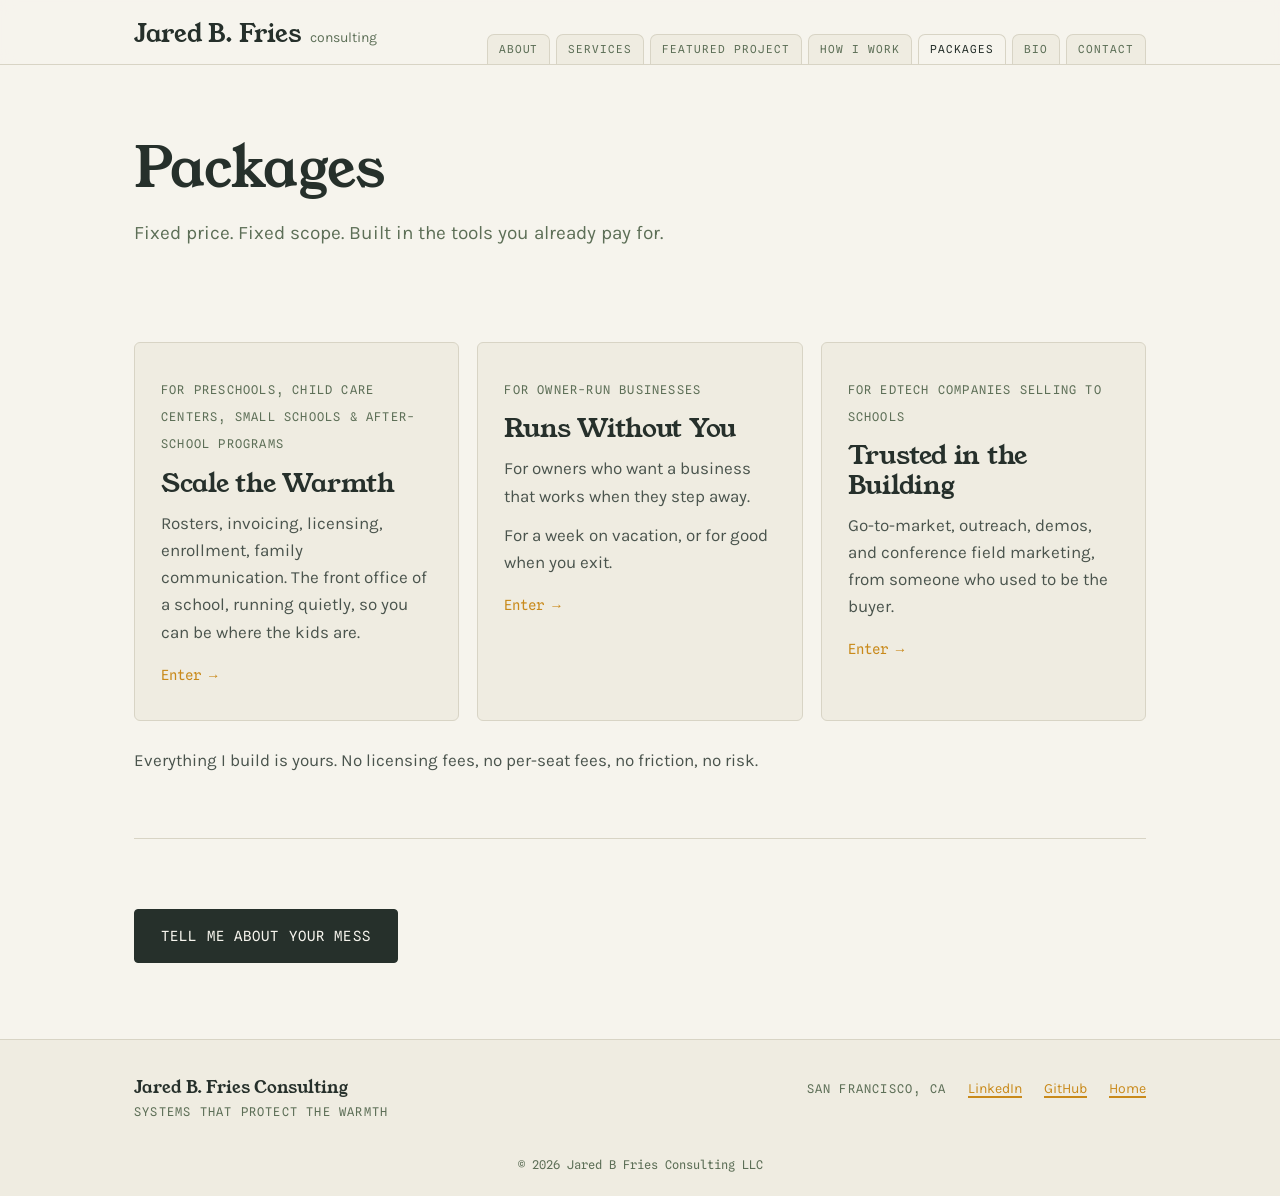
==== packages/index.html @ df5093fd "Add edtech door: Trusted in the Building retainers page; weave growth lens into services, bio, packa" ====
<!DOCTYPE html>
<html lang="en">
<head>
<meta charset="UTF-8">
<meta name="viewport" content="width=device-width, initial-scale=1.0">
<title>Packages | Jared B. Fries Consulting</title>
<meta name="description" content="Fixed-price operations systems for schools and owner-run businesses, built in the tools you already pay for.">
<meta property="og:title" content="Packages | Jared B. Fries Consulting">
<meta property="og:description" content="Fixed-price operations systems for schools and owner-run businesses, built in the tools you already pay for.">
<meta property="og:type" content="website">
<meta property="og:url" content="https://jaredbfries.com/packages">
<meta property="og:site_name" content="Jared B. Fries Consulting">
<meta property="og:image" content="https://jaredbfries.com/og.png">
<meta name="twitter:card" content="summary_large_image">
<link rel="canonical" href="https://jaredbfries.com/packages">
<link rel="icon" href="/favicon.svg" type="image/svg+xml">
<link rel="icon" href="/favicon-32.png" type="image/png" sizes="32x32">
<link rel="apple-touch-icon" href="/apple-touch-icon.png">
<link rel="preconnect" href="https://fonts.googleapis.com">
<link rel="preconnect" href="https://fonts.gstatic.com" crossorigin>
<link href="https://fonts.googleapis.com/css2?family=Young+Serif&family=Karla:ital,wght@0,400;0,500;0,700;1,400&family=Spline+Sans+Mono:wght@400;500&display=swap" rel="stylesheet">
<link rel="stylesheet" href="/styles.css">
</head>
<body>

<header>
  <div class="nav">
    <a class="brand" href="/">Jared B. Fries<span>consulting</span></a>
    <button class="menu-btn" type="button" aria-label="Open menu" aria-expanded="false" aria-controls="sitenav"><span></span><span></span><span></span></button>
    <nav class="tabnav" id="sitenav" aria-label="Sections">
      <a href="/#about">About</a>
      <a href="/#services">Services</a>
      <a href="/#featured">Featured Project</a>
      <a href="/#process">How I Work</a>
      <a href="/#packages" class="active">Packages</a>
      <a href="/#bio">Bio</a>
      <a href="/#contact">Contact</a>
    </nav>
  </div>
</header>

<main>
  <div class="wrap">

    <div class="page-hero">
      <h1>Packages</h1>
      <p class="sub">Fixed price. Fixed scope. Built in the tools you already pay for.</p>
    </div>

    <section class="band">
      <div class="door-grid three">
        <a class="door" href="/packages/education">
          <span class="eyebrow">For preschools, child care centers, small schools &amp; after-school programs</span>
          <h2>Scale the Warmth</h2>
          <p>Rosters, invoicing, licensing, enrollment, family communication. The front office of a school, running quietly, so you can be where the kids are.</p>
          <span class="arrow">Enter →</span>
        </a>
        <a class="door" href="/packages/small-business">
          <span class="eyebrow">For owner-run businesses</span>
          <h2>Runs Without You</h2>
          <p>For owners who want a business that works when they step away.</p>
          <p>For a week on vacation, or for good when you exit.</p>
          <span class="arrow">Enter →</span>
        </a>
        <a class="door" href="/packages/edtech">
          <span class="eyebrow">For edtech companies selling to schools</span>
          <h2>Trusted in the Building</h2>
          <p>Go-to-market, outreach, demos, and conference field marketing, from someone who used to be the buyer.</p>
          <span class="arrow">Enter →</span>
        </a>
      </div>
      <p class="pkg-foot">Everything I build is yours. No licensing fees, no per-seat fees, no friction, no risk.</p>
      <div class="cta-block">
        <a class="cta" href="/#contact">Tell me about your mess</a>
      </div>
    </section>

  </div>
</main>

<footer>
  <div class="foot">
    <div>
      <div class="fb">Jared B. Fries Consulting</div>
      <div class="tag">Systems that protect the warmth</div>
    </div>
    <nav>
      <span class="tag">San Francisco, CA</span>
      <a href="https://www.linkedin.com/in/jaredbfries/">LinkedIn</a>
      <a href="https://github.com/radjrad">GitHub</a>
      <a href="/">Home</a>
    </nav>
  </div>
  <div style="text-align:center;padding:0 24px 22px;font-family:'Spline Sans Mono',monospace;font-size:12px;color:var(--sage)">© 2026 Jared B Fries Consulting LLC</div>
</footer>

<script>
  const io=new IntersectionObserver(es=>es.forEach(e=>{if(e.isIntersecting){e.target.classList.add('in');io.unobserve(e.target)}}),{threshold:.12});
  document.querySelectorAll('.reveal').forEach(el=>io.observe(el));
  document.querySelectorAll('.reveal').forEach(el=>{if(el.getBoundingClientRect().top<innerHeight)el.classList.add('in')});

  // mobile menu
  const menuBtn=document.querySelector('.menu-btn'),siteNav=document.getElementById('sitenav');
  if(menuBtn&&siteNav){
    const setOpen=o=>{document.body.classList.toggle('nav-open',o);menuBtn.setAttribute('aria-expanded',o);menuBtn.setAttribute('aria-label',o?'Close menu':'Open menu')};
    menuBtn.addEventListener('click',()=>setOpen(!document.body.classList.contains('nav-open')));
    siteNav.addEventListener('click',e=>{if(e.target.closest('a'))setOpen(false)});
    addEventListener('keydown',e=>{if(e.key==='Escape')setOpen(false)});
  }
</script>
</body>
</html>
---- styles.css ----
:root{
    --ink:#26302b;          /* deep green-black: text */
    --ground:#f6f4ed;       /* warm paper */
    --panel:#efece1;        /* slightly deeper paper for panels */
    --rule:#d8d4c5;         /* ledger rule lines */
    --marigold:#c98a1b;     /* accent: highlights, links */
    --sage:#5d6f57;         /* secondary: labels, quiet accents */
    --max:1060px;
  }
  *{box-sizing:border-box;margin:0;padding:0}
  html{scroll-behavior:smooth}
  @media (prefers-reduced-motion:reduce){
    html{scroll-behavior:auto}
    .reveal{opacity:1 !important;transform:none !important;transition:none !important}
  }
  body{
    font-family:'Karla',sans-serif;
    background:var(--ground);
    color:var(--ink);
    line-height:1.6;
    font-size:17px;
  }
  .wrap{max-width:var(--max);margin:0 auto;padding:0 24px}
  a{color:var(--marigold);text-decoration-thickness:1.5px;text-underline-offset:3px}
  a:hover{color:var(--ink)}
  :focus-visible{outline:3px solid var(--marigold);outline-offset:3px;border-radius:2px}

  /* filing-tab section labels — the site's organizing motif.
     Each tab sits on top of its own rule line, like a manila folder tab. */
  .tabrow{border-bottom:1px solid var(--rule)}
  .tab{
    display:inline-block;
    font-family:'Spline Sans Mono',monospace;
    font-size:12.5px;letter-spacing:.14em;text-transform:uppercase;
    color:var(--sage);
    border:1px solid var(--rule);
    border-bottom:none;
    background:var(--panel);
    padding:8px 18px 6px;
    border-radius:8px 8px 0 0;
    position:relative;top:1px;
  }
  section[id]{scroll-margin-top:110px}

  h1,h2{font-family:'Young Serif',serif;font-weight:400;line-height:1.12;letter-spacing:-0.01em}

  /* header */
  header{position:sticky;top:0;background:color-mix(in srgb,var(--ground) 92%,transparent);backdrop-filter:blur(8px);border-bottom:1px solid var(--rule);z-index:10}
  .nav{display:flex;align-items:flex-end;justify-content:space-between;gap:16px;flex-wrap:wrap;padding:14px 24px 0;max-width:var(--max);margin:0 auto}
  .brand{font-family:'Young Serif',serif;font-size:25px;color:var(--ink);text-decoration:none;padding-bottom:10px}
  .brand-name{font-family:'Young Serif',serif;font-size:1.12em;color:var(--ink)}
  .brand span{font-family:'Karla',sans-serif;font-size:14px;color:var(--sage);margin-left:8px}
  /* header tab selector — small folder tabs sitting on the header's bottom edge */
  .tabnav{display:flex;gap:6px;flex-wrap:wrap;justify-content:flex-end}
  .tabnav a{
    font-family:'Spline Sans Mono',monospace;font-size:11px;letter-spacing:.09em;text-transform:uppercase;
    color:var(--sage);text-decoration:none;white-space:nowrap;
    border:1px solid var(--rule);border-bottom:none;border-radius:7px 7px 0 0;
    background:var(--panel);padding:6px 11px 5px;
  }
  .tabnav a:hover{color:var(--ink)}
  .tabnav a.active{background:var(--ground);color:var(--ink)}

  /* hero */
  .hero{padding:88px 0 72px}
  .hero .kicker{font-family:'Spline Sans Mono',monospace;font-size:13px;letter-spacing:.14em;text-transform:uppercase;color:var(--sage);margin-bottom:22px}
  .hero h1{font-size:clamp(34px,4.4vw,54px);max-width:none}
  .hero h1 .hl{position:relative;white-space:nowrap}
  .hero h1 .hl svg{position:absolute;left:0;bottom:-0.12em;width:100%;height:.28em;overflow:visible}
  .hero h1 .hl path{fill:none;stroke:var(--marigold);stroke-width:5;stroke-linecap:round}
  .hero p.lede{margin-top:26px;font-size:19px;max-width:56ch}
  .cta{
    display:inline-block;margin-top:34px;
    font-family:'Spline Sans Mono',monospace;font-size:14px;letter-spacing:.08em;text-transform:uppercase;
    color:var(--ground);background:var(--ink);text-decoration:none;
    padding:15px 26px;border-radius:4px;border:1.5px solid var(--ink);
  }
  .cta:hover{background:var(--marigold);border-color:var(--marigold);color:var(--ink)}
  .cta.ghost{background:transparent;color:var(--ink)}
  .cta.ghost:hover{background:var(--ink);color:var(--ground)}

  .thesis{padding:0 0 64px}
  .thesis p{font-family:'Young Serif',serif;font-size:clamp(20px,2.6vw,26px);line-height:1.45;max-width:34ch;color:var(--sage)}
  .thesis p b{color:var(--ink);font-weight:400}

  /* services: ledger list */
  .services{padding:0 0 76px}
  .svc{display:grid;grid-template-columns:64px 1fr 1.4fr;gap:20px;padding:30px 0;border-bottom:1px solid var(--rule);align-items:baseline}
  .svc:first-of-type{border-top:1px solid var(--rule);margin-top:34px}
  .svc .icon{width:30px;height:30px;color:var(--sage);align-self:start;position:relative;top:2px}
  .svc:hover .icon{color:var(--marigold)}
  .svc h3{font-family:'Young Serif',serif;font-weight:400;font-size:22px;line-height:1.25}
  .svc p{color:#4a544d}
  .svc:hover{background:var(--panel)}

  /* proof */
  .proof{padding:0 0 76px}
  .quotecard{
    background:var(--panel);border:1px solid var(--rule);border-radius:6px;
    padding:42px 44px;position:relative;height:100%;
  }
  .quotecard:before{content:"“";font-family:'Young Serif',serif;font-size:84px;line-height:0;color:var(--marigold);position:absolute;top:44px;left:-4px;transform:translateX(-50%)}
  blockquote{font-family:'Young Serif',serif;font-size:clamp(18px,2.3vw,22px);line-height:1.5}
  .attrib{margin-top:22px;font-family:'Karla',sans-serif;font-size:14px;color:var(--sage)}
  .attrib b{color:var(--ink);font-weight:700}
  .quotecard .client-logo{display:block;height:52px;width:auto;margin-bottom:26px}
  /* testimonial carousel */
  .car{margin-top:34px;max-width:850px;margin-left:-30px}
  .car-viewport{overflow:hidden}
  .car-track{display:flex;transition:transform .55s cubic-bezier(.4,0,.2,1)}
  @media (prefers-reduced-motion:reduce){.car-track{transition:none}}
  .quote-slide{flex:0 0 100%;padding-left:30px}
  .car-controls{display:flex;gap:10px;align-items:center;margin-top:20px;padding-left:30px}
  .car-btn{
    width:38px;height:38px;border:1px solid var(--rule);background:var(--panel);border-radius:50%;
    cursor:pointer;color:var(--ink);font-family:'Karla',sans-serif;font-size:19px;line-height:1;
    display:flex;align-items:center;justify-content:center;padding-bottom:3px;
  }
  .car-btn:hover{background:var(--marigold);border-color:var(--marigold)}
  .car-count{font-family:'Spline Sans Mono',monospace;font-size:12px;letter-spacing:.08em;color:var(--sage)}

  /* process */
  .process{padding:0 0 76px}
  .steps{margin-top:34px;display:grid;grid-template-columns:repeat(4,1fr);gap:0;border:1px solid var(--rule);border-radius:6px;overflow:hidden}
  .step{padding:28px 24px;border-right:1px solid var(--rule);background:var(--ground)}
  .step:last-child{border-right:none}
  .step .idx{font-family:'Spline Sans Mono',monospace;font-size:12px;color:var(--marigold);letter-spacing:.12em}
  .step h3{font-family:'Young Serif',serif;font-weight:400;font-size:19px;margin:10px 0 8px}
  .step p{font-size:15px;color:#4a544d}

  /* about */
  .about{padding:0 0 76px}
  .about-grid{display:grid;grid-template-columns:200px 1fr;gap:44px;margin-top:34px;align-items:start}
  .portrait{
    aspect-ratio:4/5;background:var(--panel);border:1px solid var(--rule);border-radius:6px;
    display:flex;align-items:center;justify-content:center;
    font-family:'Young Serif',serif;font-size:44px;color:var(--sage);
  }
  .edu{margin-top:12px;font-family:'Spline Sans Mono',monospace;font-size:12.5px;letter-spacing:.06em;color:var(--sage);line-height:1.8}
  .about h3{font-family:'Young Serif',serif;font-weight:400;font-size:clamp(24px,3vw,30px);margin-bottom:18px}
  .about p{max-width:62ch;margin-bottom:16px}
  .about .grove{color:var(--sage);font-style:italic}

  /* contact */
  .contact{padding:0 0 88px}
  .contact h2{font-size:clamp(28px,4vw,40px);margin-top:34px;max-width:18ch}
  .contact .sub{margin-top:16px;max-width:56ch}
  form{margin-top:36px;max-width:560px;display:grid;gap:18px}
  label{font-family:'Spline Sans Mono',monospace;font-size:12.5px;letter-spacing:.1em;text-transform:uppercase;color:var(--sage);display:block;margin-bottom:6px}
  input[type=text],input[type=email],select,textarea{
    width:100%;padding:13px 14px;font-family:'Karla',sans-serif;font-size:16px;color:var(--ink);
    background:#fff;border:1px solid var(--rule);border-radius:4px;
  }
  input:focus,select:focus,textarea:focus{border-color:var(--marigold);outline:none;box-shadow:0 0 0 3px color-mix(in srgb,var(--marigold) 25%,transparent)}
  button.cta{cursor:pointer;font-size:14px;width:fit-content;border:1.5px solid var(--ink)}
  .altmail{margin-top:18px;font-size:15px;color:var(--sage)}

  footer{border-top:1px solid var(--rule);background:var(--panel)}
  .foot{max-width:var(--max);margin:0 auto;padding:34px 24px;display:flex;flex-wrap:wrap;gap:18px;justify-content:space-between;align-items:baseline}
  .foot .fb{font-family:'Young Serif',serif;font-size:17px}
  .foot .tag{font-family:'Spline Sans Mono',monospace;font-size:12px;letter-spacing:.1em;text-transform:uppercase;color:var(--sage)}
  .foot nav a{margin-left:18px;font-size:14px}

  .reveal{opacity:0;transform:translateY(14px);transition:opacity .6s ease,transform .6s ease}
  .reveal.in{opacity:1;transform:none}

  @media (max-width:820px){
    .svc{grid-template-columns:44px 1fr;grid-template-rows:auto auto}
    .svc p{grid-column:2}
    .steps{grid-template-columns:1fr 1fr}
    .step:nth-child(2){border-right:none}
    .step:nth-child(-n+2){border-bottom:1px solid var(--rule)}
    .about-grid{grid-template-columns:1fr}
    .portrait{max-width:220px}
  }
  @media (max-width:520px){
    .steps{grid-template-columns:1fr}
    .step{border-right:none;border-bottom:1px solid var(--rule)}
    .step:last-child{border-bottom:none}
    .hero{padding:64px 0 56px}
  }

  /* ——— packages & case-study components ——— */

  /* section band headers reuse .tabrow/.tab */
  .band{padding:0 0 76px}
  .band-sub{margin-top:30px;max-width:60ch;color:#4a544d}
  .band-sub+.band-sub{margin-top:12px}
  .band-h{font-family:'Young Serif',serif;font-weight:400;font-size:clamp(24px,3.2vw,32px);line-height:1.2;margin-top:34px;max-width:24ch}

  /* featured project */
  .featured-grid{display:grid;grid-template-columns:1.1fr .9fr;gap:48px;margin-top:0}
  .featured-grid p{margin-top:18px;max-width:58ch;color:#3d463f}
  .readmore{font-family:'Spline Sans Mono',monospace;font-size:14px;letter-spacing:.04em}
  .stat-row{display:grid;grid-template-columns:repeat(2,1fr);gap:14px;margin-top:34px}
  .stat{border:1px solid var(--rule);border-radius:6px;background:var(--ground);padding:16px 18px}
  .stat .num{font-family:'Young Serif',serif;font-size:26px;line-height:1.1;color:var(--ink)}
  .stat .lbl{display:block;margin-top:6px;font-family:'Karla',sans-serif;font-size:14px;line-height:1.45;color:var(--sage)}
  .featured .quotecard{margin-top:14px;padding:30px 32px}
  .featured .quotecard blockquote{font-size:17px}

  /* package cards */
  .pkg-grid{display:grid;grid-template-columns:repeat(3,1fr);gap:20px;margin-top:38px}
  .pkg-grid.two{grid-template-columns:repeat(2,1fr)}
  .pkg-card{position:relative;display:flex;flex-direction:column;background:var(--panel);border:1px solid var(--rule);border-radius:6px;padding:30px 26px}
  .pkg-card h3{font-family:'Young Serif',serif;font-weight:400;font-size:21px;line-height:1.25}
  .pkg-card .promise{font-style:italic;color:var(--sage);margin-top:8px}
  .pkg-card .inside{margin:16px 0 0 18px;color:#4a544d;font-size:15px}
  .pkg-card .inside li{margin-bottom:8px}
  .pkg-card p.body{margin-top:14px;color:#4a544d;font-size:15.5px}
  .pkg-card .price{margin-top:auto;padding-top:22px;font-family:'Young Serif',serif;font-size:18px;color:var(--ink)}
  .pkg-card .timeline{font-family:'Spline Sans Mono',monospace;font-size:12px;letter-spacing:.05em;color:var(--sage);margin-top:6px}
  .pkg-card .cta{margin-top:18px;font-size:12.5px;padding:12px 18px}
  .pill{position:absolute;top:-13px;left:22px;font-family:'Spline Sans Mono',monospace;font-size:11px;letter-spacing:.08em;text-transform:uppercase;background:var(--marigold);color:#fff;border-radius:999px;padding:5px 12px}
  .pkg-foot{margin-top:26px;color:#4a544d}
  .payline{margin-top:20px;font-family:'Spline Sans Mono',monospace;font-size:13px;color:var(--sage)}

  /* subpage hero */
  .page-hero{padding:72px 0 56px}
  .page-hero .eyebrow{font-family:'Spline Sans Mono',monospace;font-size:13px;letter-spacing:.14em;text-transform:uppercase;color:var(--sage);margin-bottom:20px}
  .page-hero h1{font-size:clamp(34px,5.4vw,56px);max-width:18ch}
  .page-hero .sub{margin-top:18px;font-size:19px;color:var(--sage);max-width:52ch}
  .page-hero p.body{margin-top:18px;max-width:60ch;color:#3d463f}
  .metaline{margin-top:18px;font-family:'Karla',sans-serif;font-size:14.5px;color:var(--sage)}
  .page-hero .eyebrow.soft{font-family:'Karla',sans-serif;font-size:14.5px;letter-spacing:0;text-transform:none;color:var(--sage)}
  h2.sec{font-family:'Young Serif',serif;font-weight:400;font-size:clamp(24px,3vw,30px);margin-top:34px}
  .sec-sub{margin-top:12px;color:var(--sage);max-width:58ch}

  /* doors */
  .door-grid{display:grid;grid-template-columns:1fr 1fr;gap:22px;margin-top:38px}
  .door{display:block;background:var(--panel);border:1px solid var(--rule);border-radius:6px;padding:38px 34px;text-decoration:none;color:var(--ink);transition:border-color .2s ease}
  .door .eyebrow{font-family:'Spline Sans Mono',monospace;font-size:12px;letter-spacing:.1em;text-transform:uppercase;color:var(--sage)}
  .door h2{font-family:'Young Serif',serif;font-weight:400;font-size:clamp(24px,3vw,30px);margin-top:12px}
  .door p{margin-top:12px;color:#4a544d}
  .door .arrow{display:inline-block;margin-top:18px;font-family:'Spline Sans Mono',monospace;font-size:14px;color:var(--marigold);transition:transform .2s ease}
  .door-grid.three{grid-template-columns:repeat(3,1fr);gap:18px}
  .door-grid.three .door{padding:32px 26px}
  .door-grid.three .door h2{font-size:clamp(22px,2.4vw,26px)}
  .door:hover{border-color:var(--marigold)}
  .door:hover .arrow{transform:translateX(6px)}

  /* tables */
  .tbl-wrap{overflow-x:auto;margin-top:26px}
  table.cmp{border-collapse:collapse;width:100%;min-width:660px;font-size:15px}
  .cmp th,.cmp td{border:1px solid var(--rule);padding:11px 14px;text-align:left;vertical-align:top}
  .cmp th{background:var(--panel);font-family:'Spline Sans Mono',monospace;font-size:12px;letter-spacing:.06em;text-transform:uppercase;color:var(--sage);font-weight:500}
  .cmp td b{font-weight:700}
  .footnote{margin-top:10px;font-size:13px;color:var(--sage);max-width:70ch}

  /* honest comparison + faq */
  .honest{display:grid;grid-template-columns:1fr 1fr;gap:32px;margin-top:30px}
  .honest h3{font-family:'Young Serif',serif;font-weight:400;font-size:19px;margin-bottom:10px}
  .honest p{color:#4a544d}
  .carenote{margin-top:40px;background:var(--panel);border:1px solid var(--rule);border-radius:6px;padding:22px 26px;color:#4a544d;max-width:760px}
  .faq{margin-top:34px;max-width:760px}
  .faq h3{font-family:'Young Serif',serif;font-weight:400;font-size:19px;margin-top:26px}
  .faq p{margin-top:8px;color:#4a544d}

  /* case study */
  .cs{max-width:760px}
  .cs h2{font-family:'Young Serif',serif;font-weight:400;font-size:clamp(23px,3vw,28px);margin-top:52px}
  .cs p{margin-top:16px;color:#3d463f}
  .cs ul{margin:16px 0 0 20px;color:#3d463f}
  .cs li{margin-bottom:10px}
  /* case-study "what we built" 2x2 grid */
  .built-grid{display:grid;grid-template-columns:1fr 1fr;gap:18px;margin-top:24px}
  .built-card{border:1px solid var(--rule);border-radius:6px;background:var(--panel);padding:26px 24px;display:flex;flex-direction:column;justify-content:center}
  .built-card h3{font-family:'Young Serif',serif;font-weight:400;font-size:19px;line-height:1.3;text-align:center;margin-bottom:14px}
  .built-card ul{margin:0 0 0 18px;color:#3d463f;font-size:14.5px}
  .built-card li{margin-bottom:10px}
  .built-card li:last-child{margin-bottom:0}
  @media (max-width:640px){.built-grid{grid-template-columns:1fr}}
  .cta-block{margin-top:64px;border-top:1px solid var(--rule);padding-top:44px}
  .cta-block h2{font-family:'Young Serif',serif;font-weight:400;font-size:clamp(26px,3.4vw,34px)}
  .cta-block p{margin-top:12px;color:#4a544d;max-width:56ch}
  .cta-block .cta{margin-top:26px}

  @media (max-width:900px){
    .featured-grid{grid-template-columns:1fr}
    .door-grid.three{grid-template-columns:1fr}
    .pkg-grid{grid-template-columns:1fr 1fr}
  }
  @media (max-width:820px){
    .door-grid{grid-template-columns:1fr}
    .honest{grid-template-columns:1fr}
  }
  @media (max-width:640px){
    .pkg-grid,.pkg-grid.two{grid-template-columns:1fr}
    .stat-row{grid-template-columns:1fr 1fr}
  }

  /* ——— hero art (ostrich), philosophy compass, band fixes ——— */
  .hero{display:grid;grid-template-columns:minmax(0,1.05fr) minmax(0,.95fr);gap:36px;align-items:end}
  .hero-art{justify-self:end;align-self:end;width:100%;max-width:440px}
  .hero-art svg,.hero-art img{width:100%;height:auto;display:block}
  .featured .quotecard{height:auto}
  .thesis .lead{max-width:none;margin:0 0 10px}
  .thesis .step-c{text-align:center}
  .thesis .step-r{text-align:right;margin-bottom:0}
  .thesis-line2{display:flex;align-items:center;justify-content:center;gap:64px;flex-wrap:wrap;margin-top:36px}
  .compass{width:280px;height:auto;flex:0 0 auto;mix-blend-mode:multiply}
  .thesis p.calibrated{font-family:'Young Serif',serif;font-size:clamp(30px,4.5vw,44px);color:var(--marigold);line-height:1.1;max-width:none}
  @media (max-width:820px){
    .hero{grid-template-columns:1fr;gap:20px;align-items:start}
    .hero-art{justify-self:center;max-width:250px;margin-top:8px}
    .thesis-line2{gap:28px}
  }

  /* ——— mobile menu, team meta, contact checkboxes, mobile polish ——— */
  .menu-btn{display:none}
  .edu .name{display:block;font-family:'Young Serif',serif;font-size:19px;letter-spacing:0;color:var(--ink);line-height:1.3;margin-bottom:6px}
  .stat .num{white-space:nowrap}
  .checks{border:none;padding:0;margin:0;min-width:0}
  .checks legend{font-family:'Spline Sans Mono',monospace;font-size:12.5px;letter-spacing:.1em;text-transform:uppercase;color:var(--sage);margin-bottom:10px;padding:0}
  .checks .hint{text-transform:none;letter-spacing:0;font-family:'Karla',sans-serif;font-size:13px}
  .checks label{display:flex;align-items:center;gap:10px;font-family:'Karla',sans-serif;font-size:16px;letter-spacing:0;text-transform:none;color:var(--ink);margin:0 0 8px;cursor:pointer}
  .checks input{width:18px;height:18px;margin:0;accent-color:var(--marigold);flex:0 0 auto}

  @media (max-width:820px){
    /* header: brand + hamburger; tabs become a dropdown panel */
    .nav{flex-wrap:nowrap;align-items:center;padding:12px 20px;position:relative}
    .brand{padding-bottom:0;font-size:22px}
    .menu-btn{
      display:flex;flex-direction:column;justify-content:center;gap:5px;
      width:44px;height:44px;padding:10px;margin-right:-10px;
      background:transparent;border:none;cursor:pointer;border-radius:6px;
    }
    .menu-btn span{display:block;height:2px;width:100%;background:var(--ink);border-radius:2px;transition:transform .25s ease,opacity .2s ease}
    .nav-open .menu-btn span:nth-child(1){transform:translateY(7px) rotate(45deg)}
    .nav-open .menu-btn span:nth-child(2){opacity:0}
    .nav-open .menu-btn span:nth-child(3){transform:translateY(-7px) rotate(-45deg)}
    .tabnav{
      display:none;position:absolute;left:0;right:0;top:100%;
      flex-direction:column;gap:0;
      background:var(--ground);border-top:1px solid var(--rule);border-bottom:1px solid var(--rule);
      box-shadow:0 12px 24px -12px rgba(38,48,43,.25);
      padding:6px 20px 10px;
    }
    .nav-open .tabnav{display:flex}
    .tabnav a{
      border:none;border-bottom:1px solid var(--rule);border-radius:0;background:transparent;
      padding:14px 4px;font-size:12.5px;letter-spacing:.12em;white-space:normal;
    }
    .tabnav a:last-child{border-bottom:none}
    .tabnav a.active{background:transparent;color:var(--ink)}
    section[id]{scroll-margin-top:84px}

    /* about: three centered lines, one line each */
    .thesis .lead,.thesis .step-c,.thesis .step-r{text-align:center;white-space:normal;text-wrap:balance;font-size:clamp(15px,4.4vw,20px);margin:0 0 10px}
    .thesis .step-r{margin-bottom:0}

    /* packages footer: link on its own line */
    .pkg-foot .sep{display:none}
    .pkg-foot .pkg-link{display:block;margin-top:10px}
  }
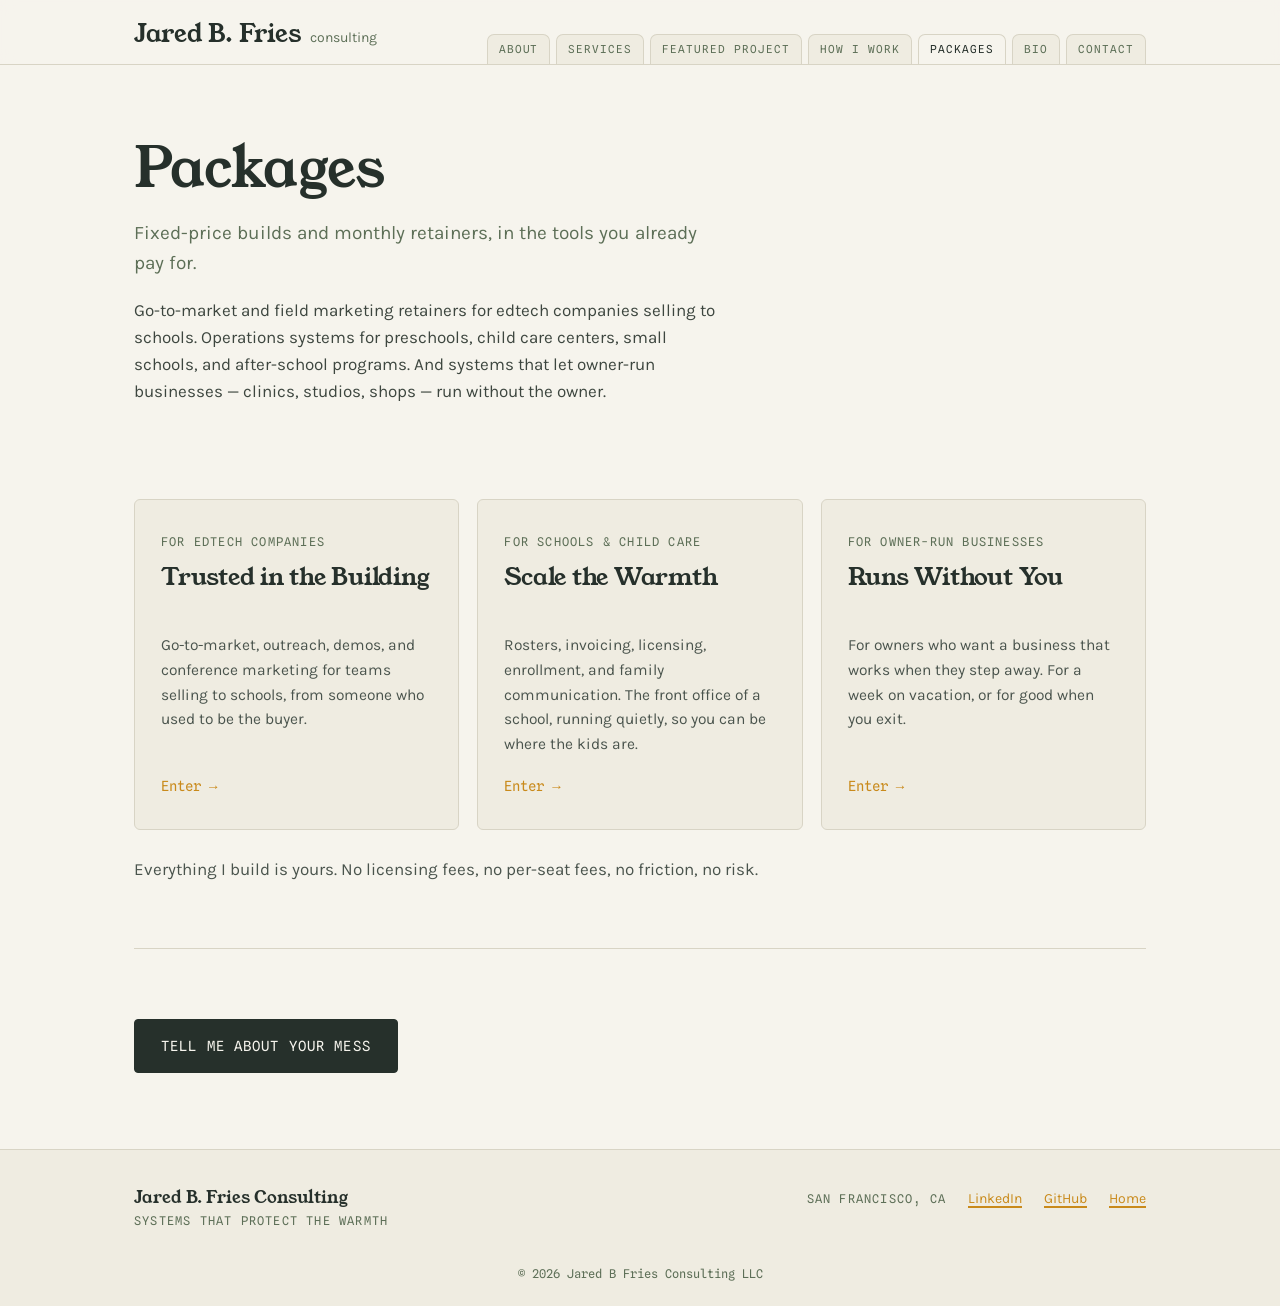
==== commit 5a3fe163: "Edtech door first; uniform door cards; Conference Calendar rename; Outreach Engine pill and starting" ====
--- a/packages/index.html
+++ b/packages/index.html
@@ -44,28 +44,28 @@
 
     <div class="page-hero">
       <h1>Packages</h1>
-      <p class="sub">Fixed price. Fixed scope. Built in the tools you already pay for.</p>
+      <p class="sub">Fixed-price builds and monthly retainers, in the tools you already pay for.</p>
+      <p class="body">Go-to-market and field marketing retainers for edtech companies selling to schools. Operations systems for preschools, child care centers, small schools, and after-school programs. And systems that let owner-run businesses — clinics, studios, shops — run without the owner.</p>
     </div>
 
     <section class="band">
       <div class="door-grid three">
+        <a class="door" href="/packages/edtech">
+          <span class="eyebrow">For edtech companies</span>
+          <h2>Trusted in the Building</h2>
+          <p>Go-to-market, outreach, demos, and conference marketing for teams selling to schools, from someone who used to be the buyer.</p>
+          <span class="arrow">Enter →</span>
+        </a>
         <a class="door" href="/packages/education">
-          <span class="eyebrow">For preschools, child care centers, small schools &amp; after-school programs</span>
+          <span class="eyebrow">For schools &amp; child care</span>
           <h2>Scale the Warmth</h2>
-          <p>Rosters, invoicing, licensing, enrollment, family communication. The front office of a school, running quietly, so you can be where the kids are.</p>
+          <p>Rosters, invoicing, licensing, enrollment, and family communication. The front office of a school, running quietly, so you can be where the kids are.</p>
           <span class="arrow">Enter →</span>
         </a>
         <a class="door" href="/packages/small-business">
           <span class="eyebrow">For owner-run businesses</span>
           <h2>Runs Without You</h2>
-          <p>For owners who want a business that works when they step away.</p>
-          <p>For a week on vacation, or for good when you exit.</p>
-          <span class="arrow">Enter →</span>
-        </a>
-        <a class="door" href="/packages/edtech">
-          <span class="eyebrow">For edtech companies selling to schools</span>
-          <h2>Trusted in the Building</h2>
-          <p>Go-to-market, outreach, demos, and conference field marketing, from someone who used to be the buyer.</p>
+          <p>For owners who want a business that works when they step away. For a week on vacation, or for good when you exit.</p>
           <span class="arrow">Enter →</span>
         </a>
       </div>
--- a/styles.css
+++ b/styles.css
@@ -234,8 +234,16 @@
   .door p{margin-top:12px;color:#4a544d}
   .door .arrow{display:inline-block;margin-top:18px;font-family:'Spline Sans Mono',monospace;font-size:14px;color:var(--marigold);transition:transform .2s ease}
   .door-grid.three{grid-template-columns:repeat(3,1fr);gap:18px}
-  .door-grid.three .door{padding:32px 26px}
-  .door-grid.three .door h2{font-size:clamp(22px,2.4vw,26px)}
+  .door-grid.three .door{padding:32px 26px;display:flex;flex-direction:column}
+  .door-grid.three .door .eyebrow{min-height:1.6em}
+  .door-grid.three .door h2{font-size:24px;line-height:1.2;min-height:2.4em}
+  .door-grid.three .door p{font-size:15.5px}
+  .door-grid.three .door .arrow{margin-top:auto;padding-top:18px}
+  /* past-project logo strip */
+  .logo-strip{display:flex;align-items:center;flex-wrap:wrap;gap:14px 34px;margin-top:30px;padding-top:24px;border-top:1px solid var(--rule)}
+  .logo-label{font-family:'Spline Sans Mono',monospace;font-size:11.5px;letter-spacing:.12em;text-transform:uppercase;color:var(--sage);flex:0 0 100%}
+  .logo-strip img{height:34px;width:auto;max-width:170px;object-fit:contain;filter:grayscale(1);opacity:.7;transition:filter .2s ease,opacity .2s ease}
+  .logo-strip img:hover{filter:none;opacity:1}
   .door:hover{border-color:var(--marigold)}
   .door:hover .arrow{transform:translateX(6px)}
 
@@ -278,6 +286,8 @@
   @media (max-width:900px){
     .featured-grid{grid-template-columns:1fr}
     .door-grid.three{grid-template-columns:1fr}
+    .door-grid.three .door h2{min-height:0}
+    .door-grid.three .door .eyebrow{min-height:0}
     .pkg-grid{grid-template-columns:1fr 1fr}
   }
   @media (max-width:820px){
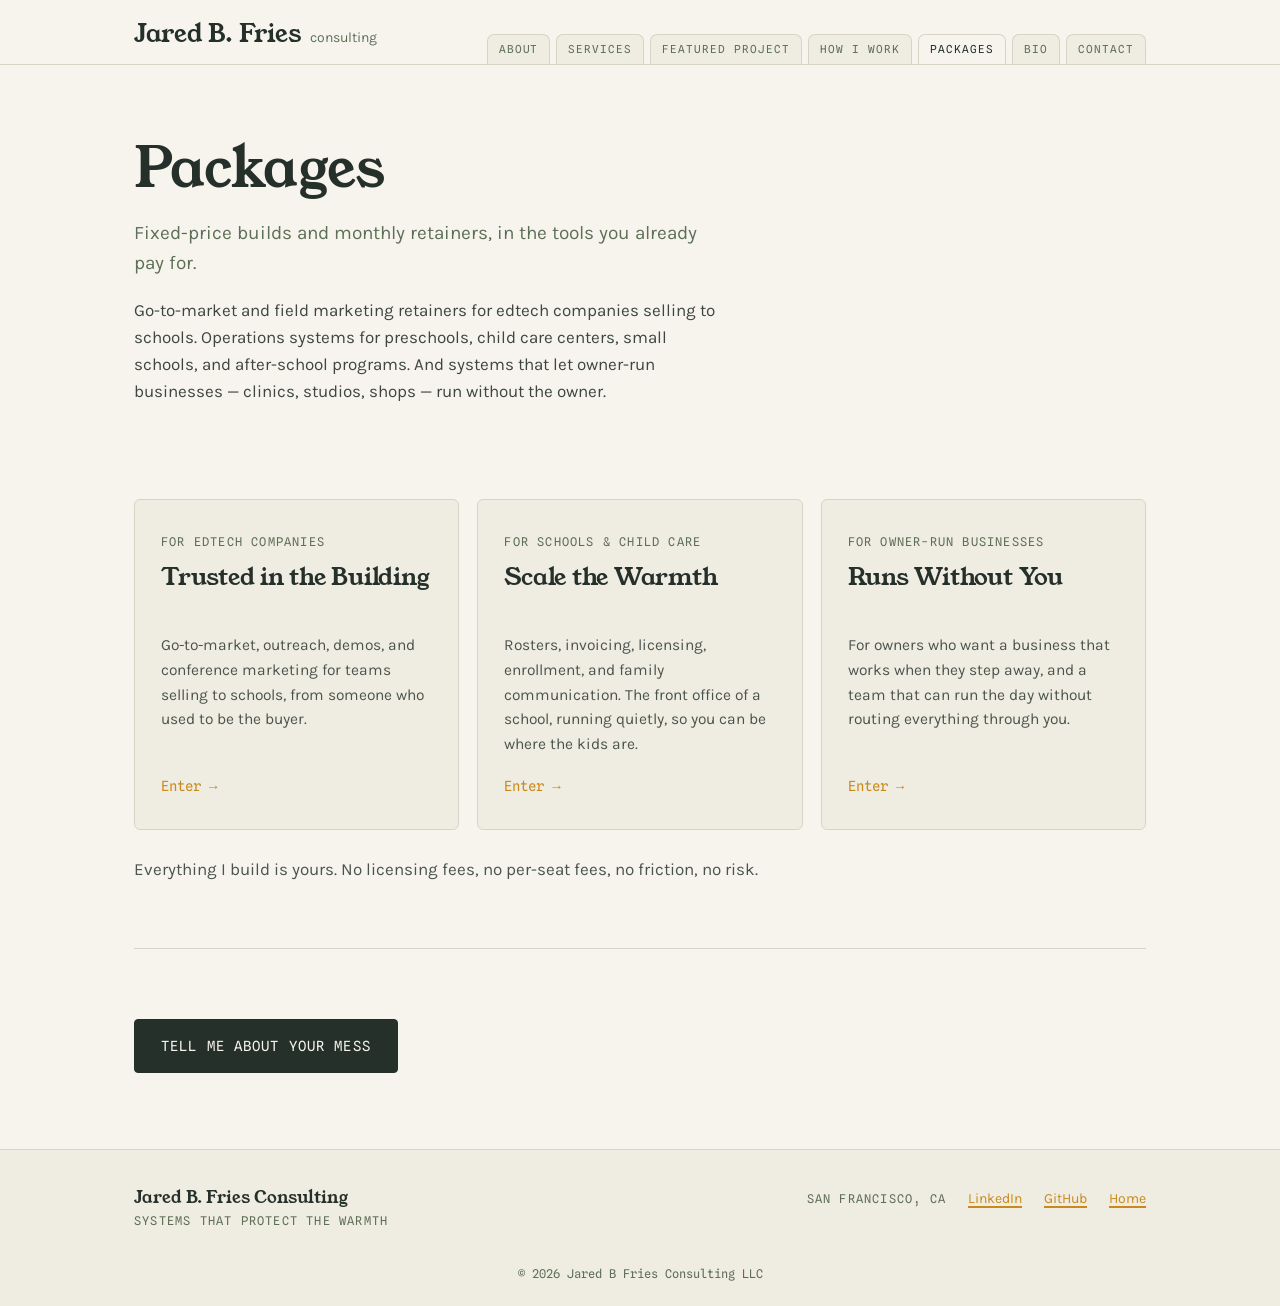
==== commit 825dc8f6: "copy: broaden positioning to owner-led businesses Add a second, equally real lane for owner-led serv" ====
--- a/packages/index.html
+++ b/packages/index.html
@@ -65,7 +65,7 @@
         <a class="door" href="/packages/small-business">
           <span class="eyebrow">For owner-run businesses</span>
           <h2>Runs Without You</h2>
-          <p>For owners who want a business that works when they step away. For a week on vacation, or for good when you exit.</p>
+          <p>For owners who want a business that works when they step away, and a team that can run the day without routing everything through you.</p>
           <span class="arrow">Enter →</span>
         </a>
       </div>
--- a/styles.css
+++ b/styles.css
@@ -239,11 +239,23 @@
   .door-grid.three .door h2{font-size:24px;line-height:1.2;min-height:2.4em}
   .door-grid.three .door p{font-size:15.5px}
   .door-grid.three .door .arrow{margin-top:auto;padding-top:18px}
-  /* past-project logo strip */
-  .logo-strip{display:flex;align-items:center;flex-wrap:wrap;gap:14px 34px;margin-top:30px;padding-top:24px;border-top:1px solid var(--rule)}
-  .logo-label{font-family:'Spline Sans Mono',monospace;font-size:11.5px;letter-spacing:.12em;text-transform:uppercase;color:var(--sage);flex:0 0 100%}
-  .logo-strip img{height:34px;width:auto;max-width:170px;object-fit:contain;filter:grayscale(1);opacity:.7;transition:filter .2s ease,opacity .2s ease}
-  .logo-strip img:hover{filter:none;opacity:1}
+  /* past-project logo column beside the edtech hero */
+  .hero-logos-layout{display:grid;grid-template-columns:minmax(0,1fr) 320px;gap:56px;align-items:center}
+  .logo-stack{display:flex;flex-direction:column;align-items:center;gap:34px;padding:34px 24px;border-left:1px solid var(--rule)}
+  .logo-label{font-family:'Spline Sans Mono',monospace;font-size:11.5px;letter-spacing:.12em;text-transform:uppercase;color:var(--sage)}
+  .logo-stack img{width:auto;max-width:100%;object-fit:contain;mix-blend-mode:multiply;transition:filter .2s ease,opacity .2s ease}
+  .logo-stack img.logo-wide{width:260px}
+  .logo-stack img.logo-mid{width:220px}
+  .logo-stack img.logo-tall{width:170px}
+  .logo-stack img:hover{filter:grayscale(1);opacity:.6}
+  @media (max-width:820px){
+    .hero-logos-layout{grid-template-columns:1fr;gap:28px}
+    .logo-stack{flex-direction:row;flex-wrap:wrap;justify-content:center;gap:22px 36px;border-left:none;border-top:1px solid var(--rule);padding:26px 0 0}
+    .logo-label{flex:0 0 100%;text-align:center}
+    .logo-stack img.logo-wide{width:200px}
+    .logo-stack img.logo-mid{width:150px}
+    .logo-stack img.logo-tall{width:110px}
+  }
   .door:hover{border-color:var(--marigold)}
   .door:hover .arrow{transform:translateX(6px)}
 
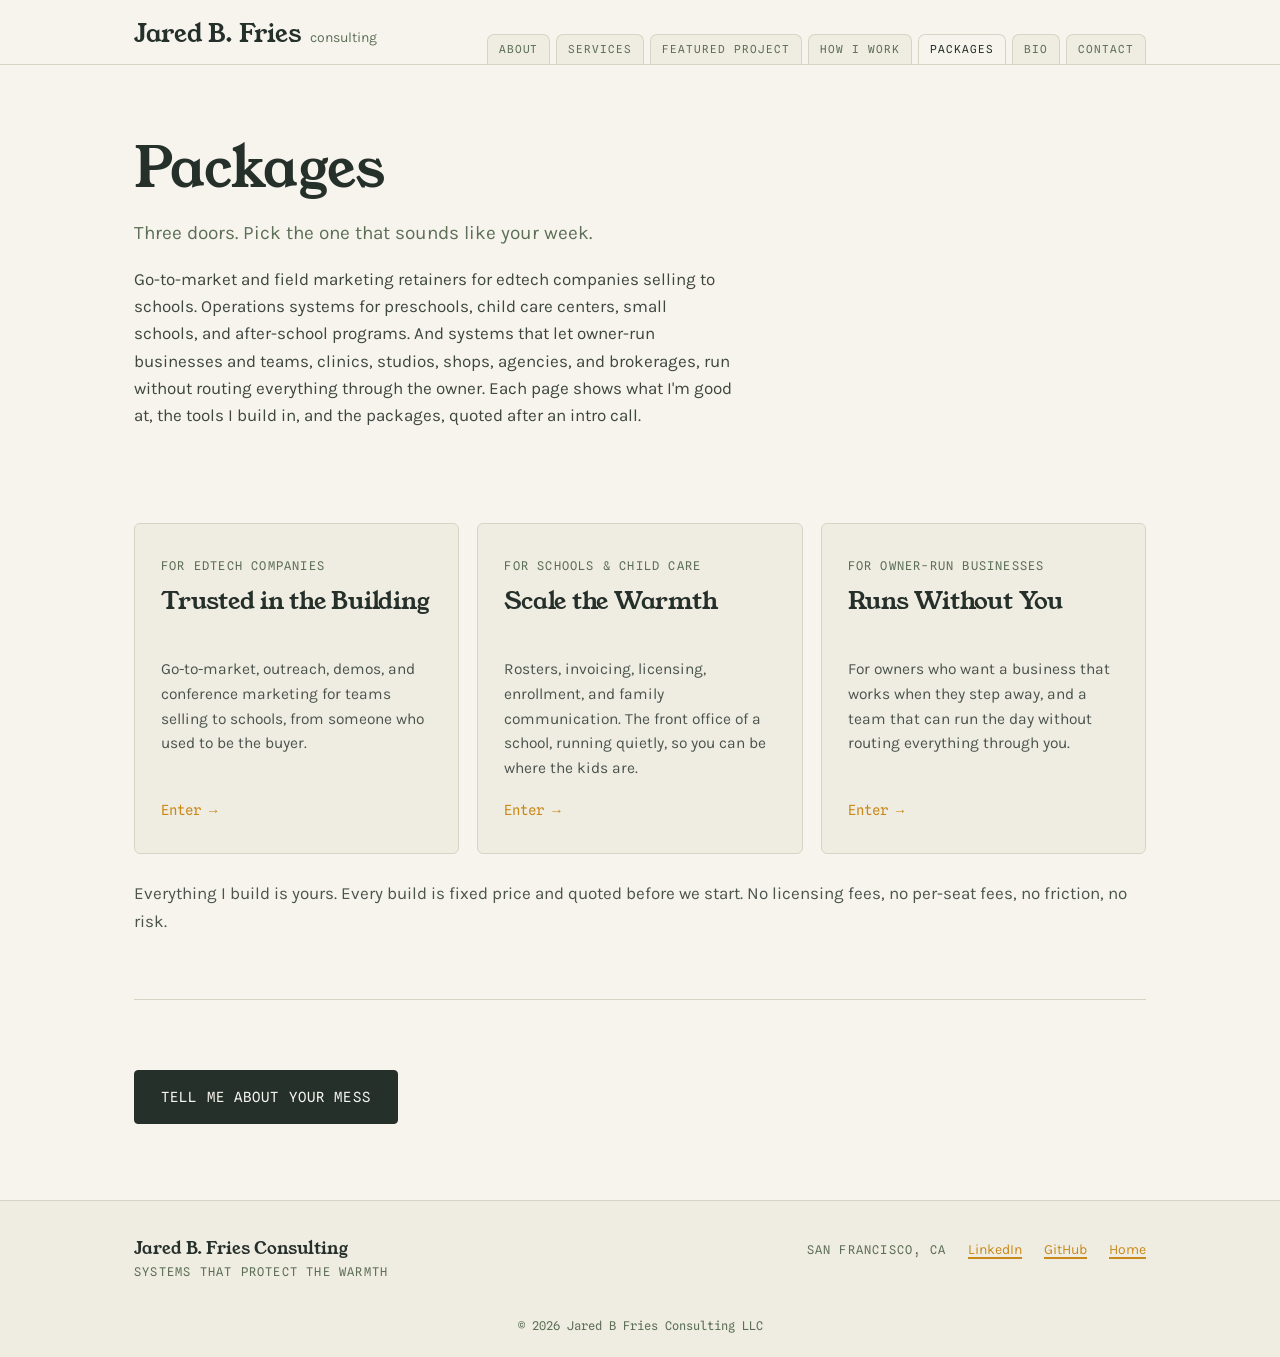
==== commit eb251b6a: "packages: price-free landing pages for each client type Turn the three package pages into landing pa" ====
--- a/packages/index.html
+++ b/packages/index.html
@@ -4,9 +4,9 @@
 <meta charset="UTF-8">
 <meta name="viewport" content="width=device-width, initial-scale=1.0">
 <title>Packages | Jared B. Fries Consulting</title>
-<meta name="description" content="Fixed-price operations systems for schools and owner-run businesses, built in the tools you already pay for.">
+<meta name="description" content="Operations systems and go-to-market support for edtech companies, schools and child care, and owner-run businesses, built in the tools you already pay for.">
 <meta property="og:title" content="Packages | Jared B. Fries Consulting">
-<meta property="og:description" content="Fixed-price operations systems for schools and owner-run businesses, built in the tools you already pay for.">
+<meta property="og:description" content="Operations systems and go-to-market support for edtech companies, schools and child care, and owner-run businesses, built in the tools you already pay for.">
 <meta property="og:type" content="website">
 <meta property="og:url" content="https://jaredbfries.com/packages">
 <meta property="og:site_name" content="Jared B. Fries Consulting">
@@ -44,8 +44,8 @@
 
     <div class="page-hero">
       <h1>Packages</h1>
-      <p class="sub">Fixed-price builds and monthly retainers, in the tools you already pay for.</p>
-      <p class="body">Go-to-market and field marketing retainers for edtech companies selling to schools. Operations systems for preschools, child care centers, small schools, and after-school programs. And systems that let owner-run businesses — clinics, studios, shops — run without the owner.</p>
+      <p class="sub">Three doors. Pick the one that sounds like your week.</p>
+      <p class="body">Go-to-market and field marketing retainers for edtech companies selling to schools. Operations systems for preschools, child care centers, small schools, and after-school programs. And systems that let owner-run businesses and teams, clinics, studios, shops, agencies, and brokerages, run without routing everything through the owner. Each page shows what I'm good at, the tools I build in, and the packages, quoted after an intro call.</p>
     </div>
 
     <section class="band">
@@ -69,7 +69,7 @@
           <span class="arrow">Enter →</span>
         </a>
       </div>
-      <p class="pkg-foot">Everything I build is yours. No licensing fees, no per-seat fees, no friction, no risk.</p>
+      <p class="pkg-foot">Everything I build is yours. Every build is fixed price and quoted before we start. No licensing fees, no per-seat fees, no friction, no risk.</p>
       <div class="cta-block">
         <a class="cta" href="/#contact">Tell me about your mess</a>
       </div>
--- a/styles.css
+++ b/styles.css
@@ -214,6 +214,26 @@
   .pill{position:absolute;top:-13px;left:22px;font-family:'Spline Sans Mono',monospace;font-size:11px;letter-spacing:.08em;text-transform:uppercase;background:var(--marigold);color:#fff;border-radius:999px;padding:5px 12px}
   .pkg-foot{margin-top:26px;color:#4a544d}
   .payline{margin-top:20px;font-family:'Spline Sans Mono',monospace;font-size:13px;color:var(--sage)}
+
+  /* price-free package cards: button sits at the bottom of the card */
+  .pkg-card .cta{margin-top:auto}
+  .pkg-card .inside,.pkg-card p.body,.pkg-card .timeline{margin-bottom:22px}
+  .pkg-card .timeline{margin-top:-8px}
+  .pkg-card .inside+.timeline,.pkg-card p.body+.timeline{margin-top:-10px}
+
+  /* landing pages: tool chips and proof block */
+  .tool-groups{display:grid;grid-template-columns:1fr 1fr;gap:30px 40px;margin-top:34px}
+  .tool-group h3{font-family:'Young Serif',serif;font-weight:400;font-size:18px;line-height:1.3}
+  .tools{display:flex;flex-wrap:wrap;gap:8px;margin-top:12px;list-style:none;padding:0}
+  .tools li{font-family:'Spline Sans Mono',monospace;font-size:12.5px;letter-spacing:.03em;line-height:1.3;color:var(--ink);border:1px solid var(--rule);background:var(--panel);border-radius:999px;padding:7px 13px}
+  .proof-grid{display:grid;grid-template-columns:.95fr 1.05fr;gap:40px;margin-top:34px;align-items:center}
+  .proof-h{font-family:'Young Serif',serif;font-weight:400;font-size:clamp(21px,2.6vw,26px);line-height:1.25}
+  .proof-p{margin-top:14px;color:#3d463f;max-width:52ch}
+  .proof-grid .readmore{margin-top:16px}
+  @media (max-width:820px){
+    .tool-groups{grid-template-columns:1fr;gap:24px}
+    .proof-grid{grid-template-columns:1fr;gap:28px}
+  }
 
   /* subpage hero */
   .page-hero{padding:72px 0 56px}
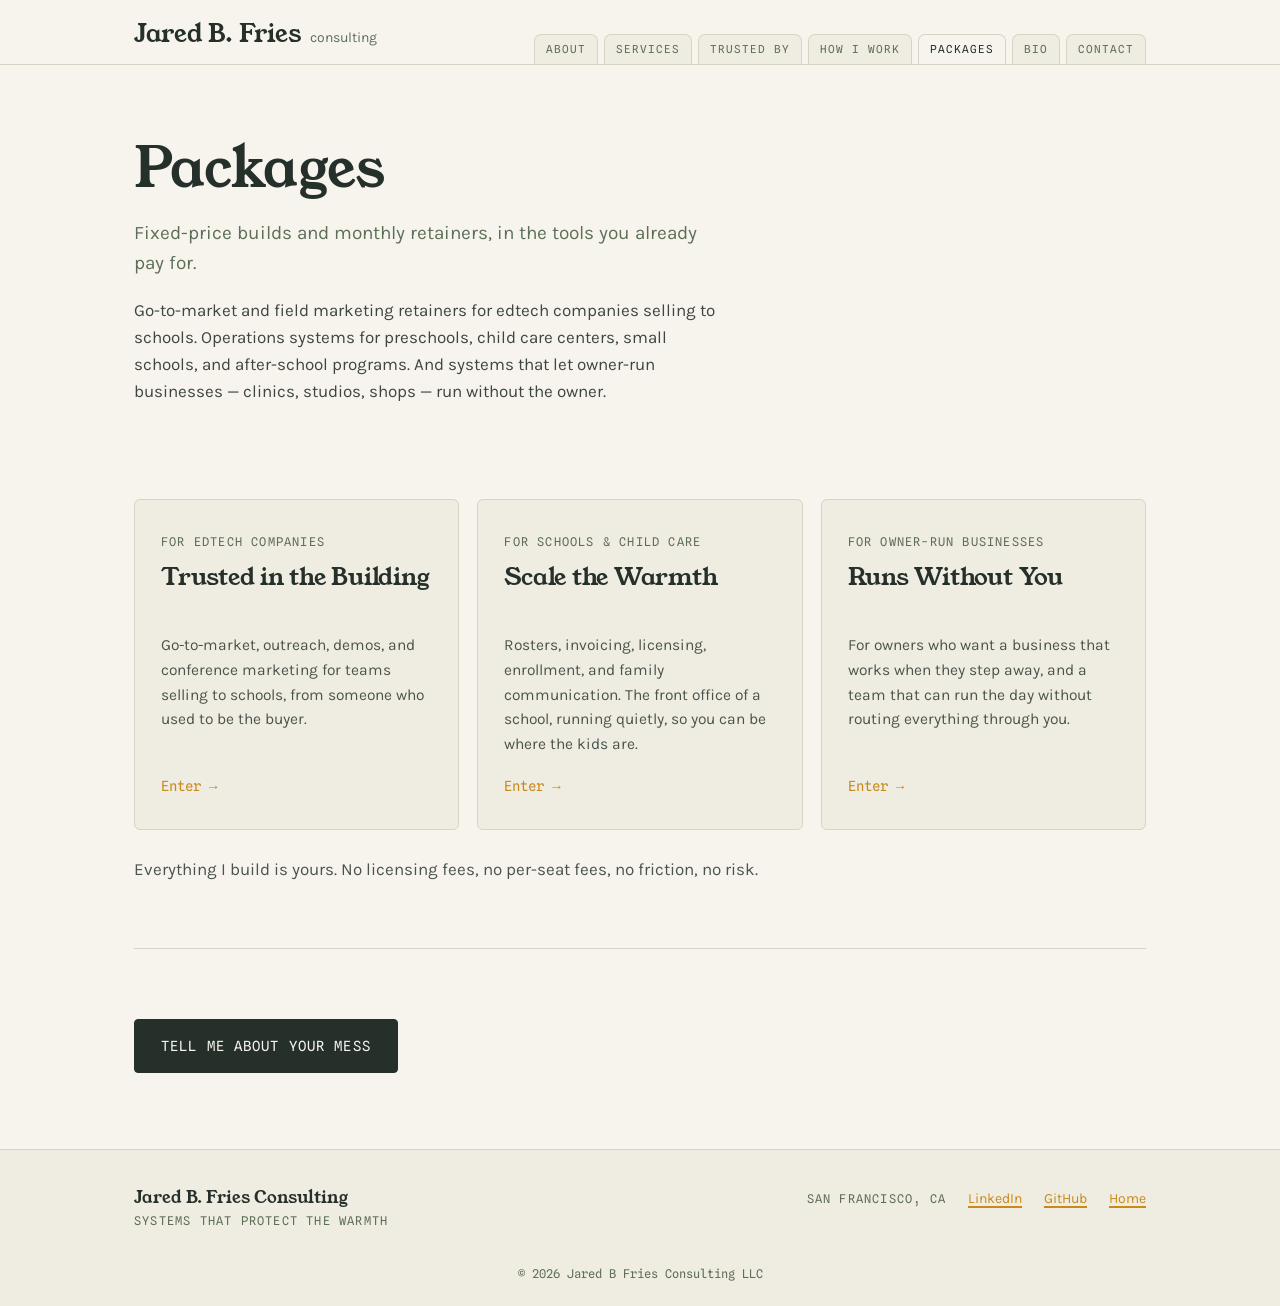
==== commit 0690a15a: "Trusted by: new label, headline, and result boxes Co-Authored-By: Claude Fable 5.1 <noreply@anthropi" ====
--- a/packages/index.html
+++ b/packages/index.html
@@ -4,9 +4,9 @@
 <meta charset="UTF-8">
 <meta name="viewport" content="width=device-width, initial-scale=1.0">
 <title>Packages | Jared B. Fries Consulting</title>
-<meta name="description" content="Operations systems and go-to-market support for edtech companies, schools and child care, and owner-run businesses, built in the tools you already pay for.">
+<meta name="description" content="Fixed-price operations systems for schools and owner-run businesses, built in the tools you already pay for.">
 <meta property="og:title" content="Packages | Jared B. Fries Consulting">
-<meta property="og:description" content="Operations systems and go-to-market support for edtech companies, schools and child care, and owner-run businesses, built in the tools you already pay for.">
+<meta property="og:description" content="Fixed-price operations systems for schools and owner-run businesses, built in the tools you already pay for.">
 <meta property="og:type" content="website">
 <meta property="og:url" content="https://jaredbfries.com/packages">
 <meta property="og:site_name" content="Jared B. Fries Consulting">
@@ -30,7 +30,7 @@
     <nav class="tabnav" id="sitenav" aria-label="Sections">
       <a href="/#about">About</a>
       <a href="/#services">Services</a>
-      <a href="/#featured">Featured Project</a>
+      <a href="/#featured">Trusted by</a>
       <a href="/#process">How I Work</a>
       <a href="/#packages" class="active">Packages</a>
       <a href="/#bio">Bio</a>
@@ -44,8 +44,8 @@
 
     <div class="page-hero">
       <h1>Packages</h1>
-      <p class="sub">Three doors. Pick the one that sounds like your week.</p>
-      <p class="body">Go-to-market and field marketing retainers for edtech companies selling to schools. Operations systems for preschools, child care centers, small schools, and after-school programs. And systems that let owner-run businesses and teams, clinics, studios, shops, agencies, and brokerages, run without routing everything through the owner. Each page shows what I'm good at, the tools I build in, and the packages, quoted after an intro call.</p>
+      <p class="sub">Fixed-price builds and monthly retainers, in the tools you already pay for.</p>
+      <p class="body">Go-to-market and field marketing retainers for edtech companies selling to schools. Operations systems for preschools, child care centers, small schools, and after-school programs. And systems that let owner-run businesses — clinics, studios, shops — run without the owner.</p>
     </div>
 
     <section class="band">
@@ -69,7 +69,7 @@
           <span class="arrow">Enter →</span>
         </a>
       </div>
-      <p class="pkg-foot">Everything I build is yours. Every build is fixed price and quoted before we start. No licensing fees, no per-seat fees, no friction, no risk.</p>
+      <p class="pkg-foot">Everything I build is yours. No licensing fees, no per-seat fees, no friction, no risk.</p>
       <div class="cta-block">
         <a class="cta" href="/#contact">Tell me about your mess</a>
       </div>
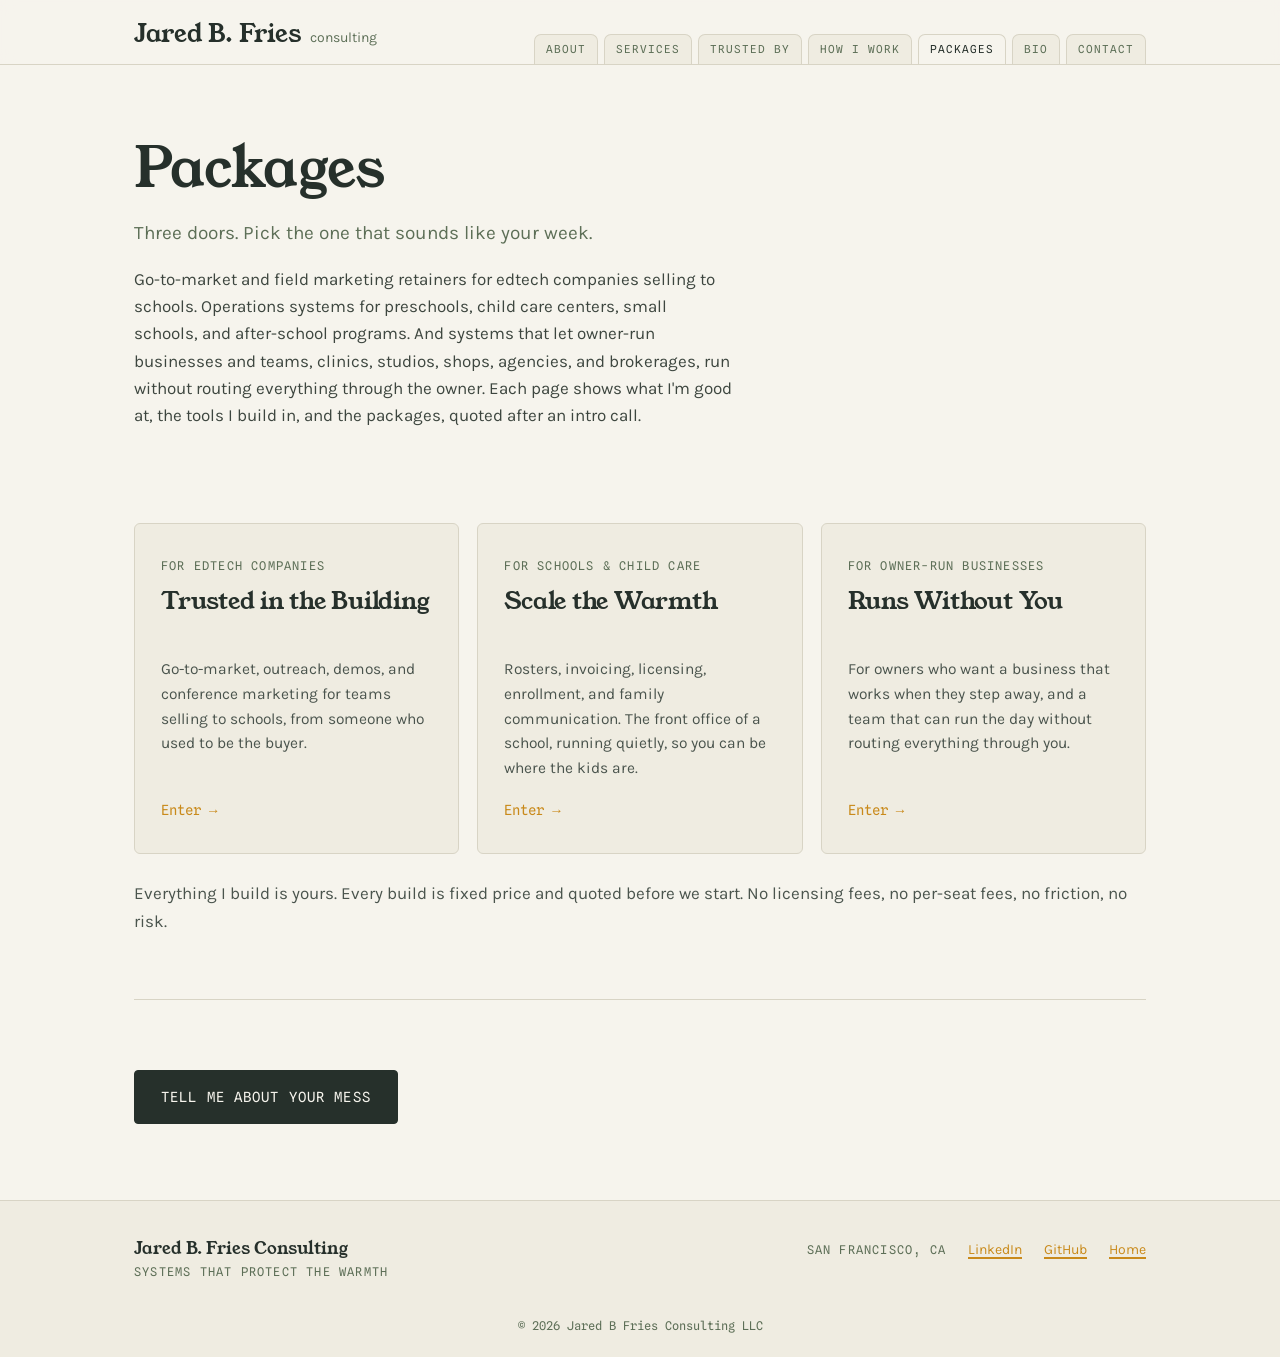
==== commit b5b6af7e: "Merge remote-tracking branch 'origin/main' into claude/complete-update-hgyyg5" ====
--- a/packages/index.html
+++ b/packages/index.html
@@ -4,9 +4,9 @@
 <meta charset="UTF-8">
 <meta name="viewport" content="width=device-width, initial-scale=1.0">
 <title>Packages | Jared B. Fries Consulting</title>
-<meta name="description" content="Fixed-price operations systems for schools and owner-run businesses, built in the tools you already pay for.">
+<meta name="description" content="Operations systems and go-to-market support for edtech companies, schools and child care, and owner-run businesses, built in the tools you already pay for.">
 <meta property="og:title" content="Packages | Jared B. Fries Consulting">
-<meta property="og:description" content="Fixed-price operations systems for schools and owner-run businesses, built in the tools you already pay for.">
+<meta property="og:description" content="Operations systems and go-to-market support for edtech companies, schools and child care, and owner-run businesses, built in the tools you already pay for.">
 <meta property="og:type" content="website">
 <meta property="og:url" content="https://jaredbfries.com/packages">
 <meta property="og:site_name" content="Jared B. Fries Consulting">
@@ -44,8 +44,8 @@
 
     <div class="page-hero">
       <h1>Packages</h1>
-      <p class="sub">Fixed-price builds and monthly retainers, in the tools you already pay for.</p>
-      <p class="body">Go-to-market and field marketing retainers for edtech companies selling to schools. Operations systems for preschools, child care centers, small schools, and after-school programs. And systems that let owner-run businesses — clinics, studios, shops — run without the owner.</p>
+      <p class="sub">Three doors. Pick the one that sounds like your week.</p>
+      <p class="body">Go-to-market and field marketing retainers for edtech companies selling to schools. Operations systems for preschools, child care centers, small schools, and after-school programs. And systems that let owner-run businesses and teams, clinics, studios, shops, agencies, and brokerages, run without routing everything through the owner. Each page shows what I'm good at, the tools I build in, and the packages, quoted after an intro call.</p>
     </div>
 
     <section class="band">
@@ -69,7 +69,7 @@
           <span class="arrow">Enter →</span>
         </a>
       </div>
-      <p class="pkg-foot">Everything I build is yours. No licensing fees, no per-seat fees, no friction, no risk.</p>
+      <p class="pkg-foot">Everything I build is yours. Every build is fixed price and quoted before we start. No licensing fees, no per-seat fees, no friction, no risk.</p>
       <div class="cta-block">
         <a class="cta" href="/#contact">Tell me about your mess</a>
       </div>
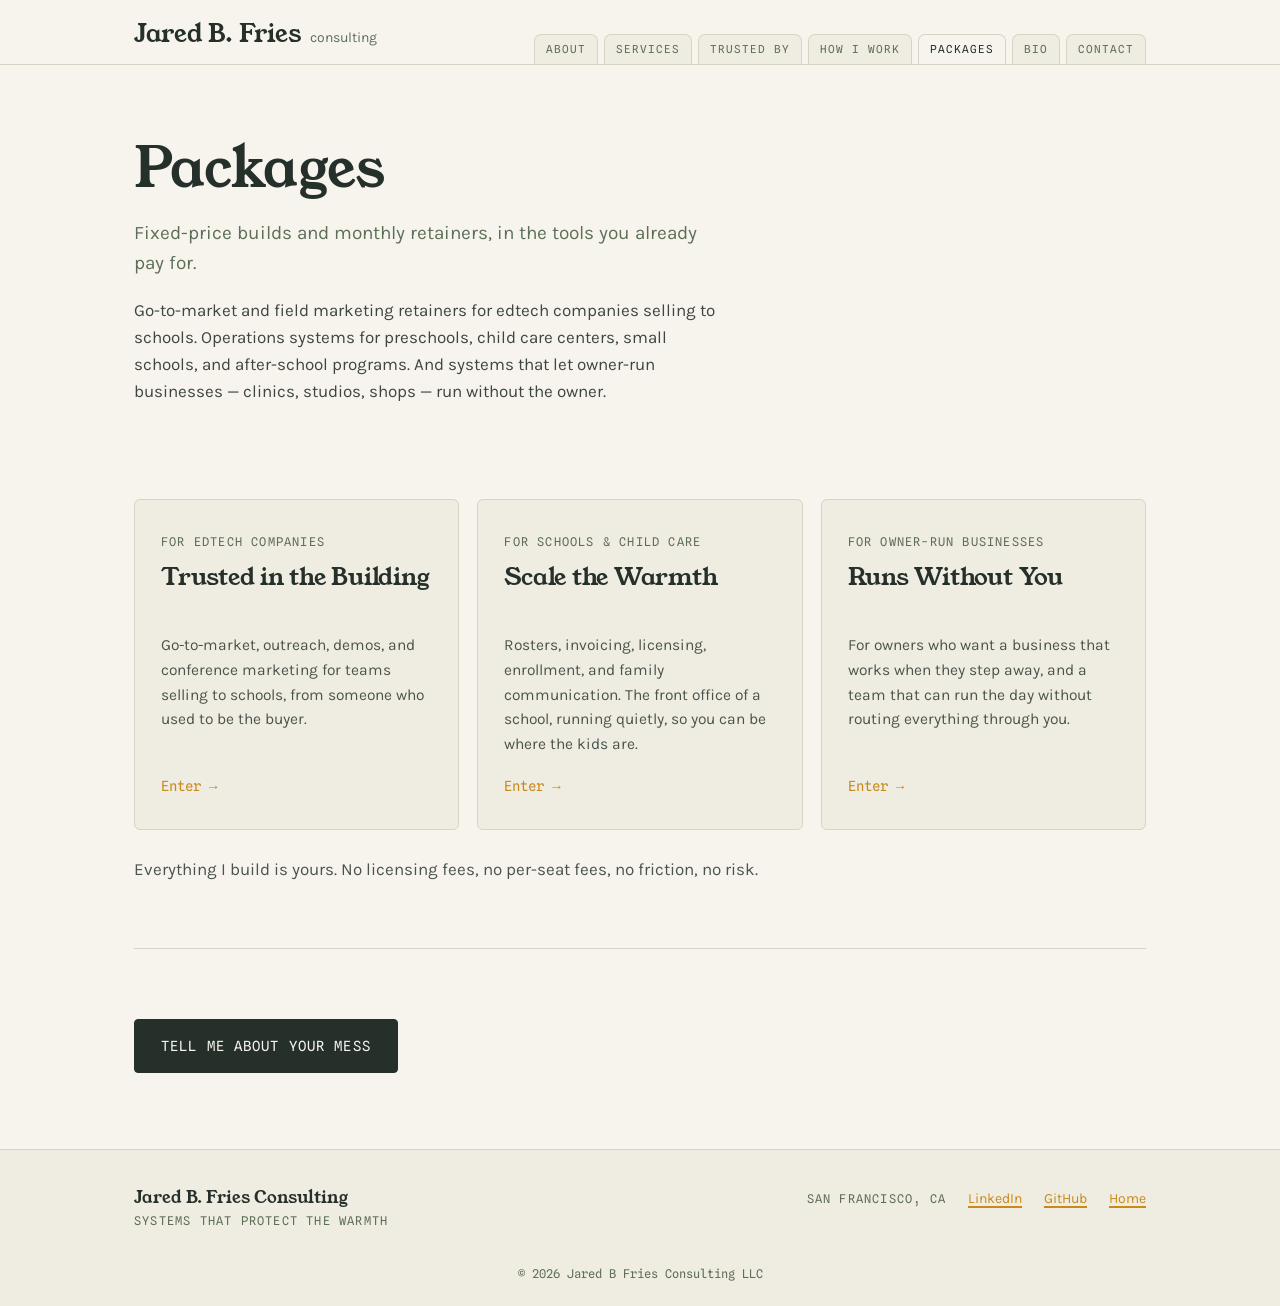
==== commit 54751254: "Merge remote-tracking branch 'origin/main' into claude/lead-with-time-back" ====
--- a/packages/index.html
+++ b/packages/index.html
@@ -4,9 +4,9 @@
 <meta charset="UTF-8">
 <meta name="viewport" content="width=device-width, initial-scale=1.0">
 <title>Packages | Jared B. Fries Consulting</title>
-<meta name="description" content="Operations systems and go-to-market support for edtech companies, schools and child care, and owner-run businesses, built in the tools you already pay for.">
+<meta name="description" content="Fixed-price operations systems for schools and owner-run businesses, built in the tools you already pay for.">
 <meta property="og:title" content="Packages | Jared B. Fries Consulting">
-<meta property="og:description" content="Operations systems and go-to-market support for edtech companies, schools and child care, and owner-run businesses, built in the tools you already pay for.">
+<meta property="og:description" content="Fixed-price operations systems for schools and owner-run businesses, built in the tools you already pay for.">
 <meta property="og:type" content="website">
 <meta property="og:url" content="https://jaredbfries.com/packages">
 <meta property="og:site_name" content="Jared B. Fries Consulting">
@@ -44,8 +44,8 @@
 
     <div class="page-hero">
       <h1>Packages</h1>
-      <p class="sub">Three doors. Pick the one that sounds like your week.</p>
-      <p class="body">Go-to-market and field marketing retainers for edtech companies selling to schools. Operations systems for preschools, child care centers, small schools, and after-school programs. And systems that let owner-run businesses and teams, clinics, studios, shops, agencies, and brokerages, run without routing everything through the owner. Each page shows what I'm good at, the tools I build in, and the packages, quoted after an intro call.</p>
+      <p class="sub">Fixed-price builds and monthly retainers, in the tools you already pay for.</p>
+      <p class="body">Go-to-market and field marketing retainers for edtech companies selling to schools. Operations systems for preschools, child care centers, small schools, and after-school programs. And systems that let owner-run businesses — clinics, studios, shops — run without the owner.</p>
     </div>
 
     <section class="band">
@@ -69,7 +69,7 @@
           <span class="arrow">Enter →</span>
         </a>
       </div>
-      <p class="pkg-foot">Everything I build is yours. Every build is fixed price and quoted before we start. No licensing fees, no per-seat fees, no friction, no risk.</p>
+      <p class="pkg-foot">Everything I build is yours. No licensing fees, no per-seat fees, no friction, no risk.</p>
       <div class="cta-block">
         <a class="cta" href="/#contact">Tell me about your mess</a>
       </div>
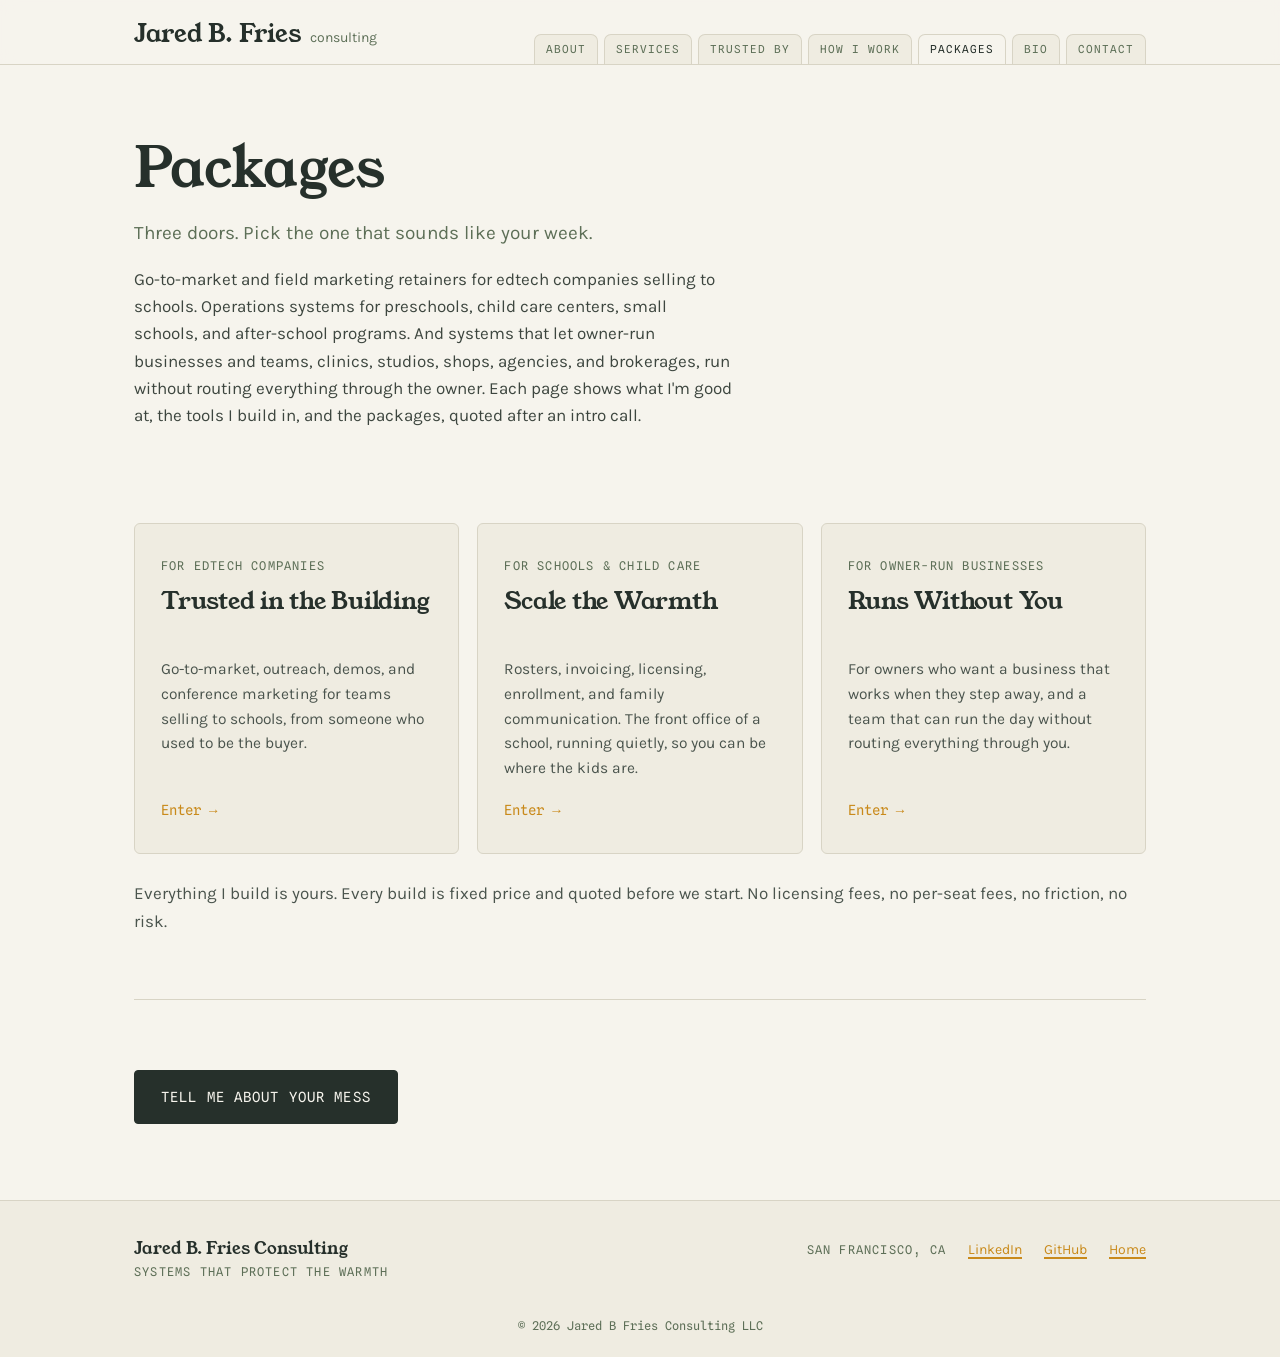
==== commit bf03837b: "Merge b5b6af7e6176cadea87185bfd344013200f7845e into 5cc60e6e3d7cc7c00008acd69d25986731638794" ====
--- a/packages/index.html
+++ b/packages/index.html
@@ -4,9 +4,9 @@
 <meta charset="UTF-8">
 <meta name="viewport" content="width=device-width, initial-scale=1.0">
 <title>Packages | Jared B. Fries Consulting</title>
-<meta name="description" content="Fixed-price operations systems for schools and owner-run businesses, built in the tools you already pay for.">
+<meta name="description" content="Operations systems and go-to-market support for edtech companies, schools and child care, and owner-run businesses, built in the tools you already pay for.">
 <meta property="og:title" content="Packages | Jared B. Fries Consulting">
-<meta property="og:description" content="Fixed-price operations systems for schools and owner-run businesses, built in the tools you already pay for.">
+<meta property="og:description" content="Operations systems and go-to-market support for edtech companies, schools and child care, and owner-run businesses, built in the tools you already pay for.">
 <meta property="og:type" content="website">
 <meta property="og:url" content="https://jaredbfries.com/packages">
 <meta property="og:site_name" content="Jared B. Fries Consulting">
@@ -44,8 +44,8 @@
 
     <div class="page-hero">
       <h1>Packages</h1>
-      <p class="sub">Fixed-price builds and monthly retainers, in the tools you already pay for.</p>
-      <p class="body">Go-to-market and field marketing retainers for edtech companies selling to schools. Operations systems for preschools, child care centers, small schools, and after-school programs. And systems that let owner-run businesses — clinics, studios, shops — run without the owner.</p>
+      <p class="sub">Three doors. Pick the one that sounds like your week.</p>
+      <p class="body">Go-to-market and field marketing retainers for edtech companies selling to schools. Operations systems for preschools, child care centers, small schools, and after-school programs. And systems that let owner-run businesses and teams, clinics, studios, shops, agencies, and brokerages, run without routing everything through the owner. Each page shows what I'm good at, the tools I build in, and the packages, quoted after an intro call.</p>
     </div>
 
     <section class="band">
@@ -69,7 +69,7 @@
           <span class="arrow">Enter →</span>
         </a>
       </div>
-      <p class="pkg-foot">Everything I build is yours. No licensing fees, no per-seat fees, no friction, no risk.</p>
+      <p class="pkg-foot">Everything I build is yours. Every build is fixed price and quoted before we start. No licensing fees, no per-seat fees, no friction, no risk.</p>
       <div class="cta-block">
         <a class="cta" href="/#contact">Tell me about your mess</a>
       </div>
